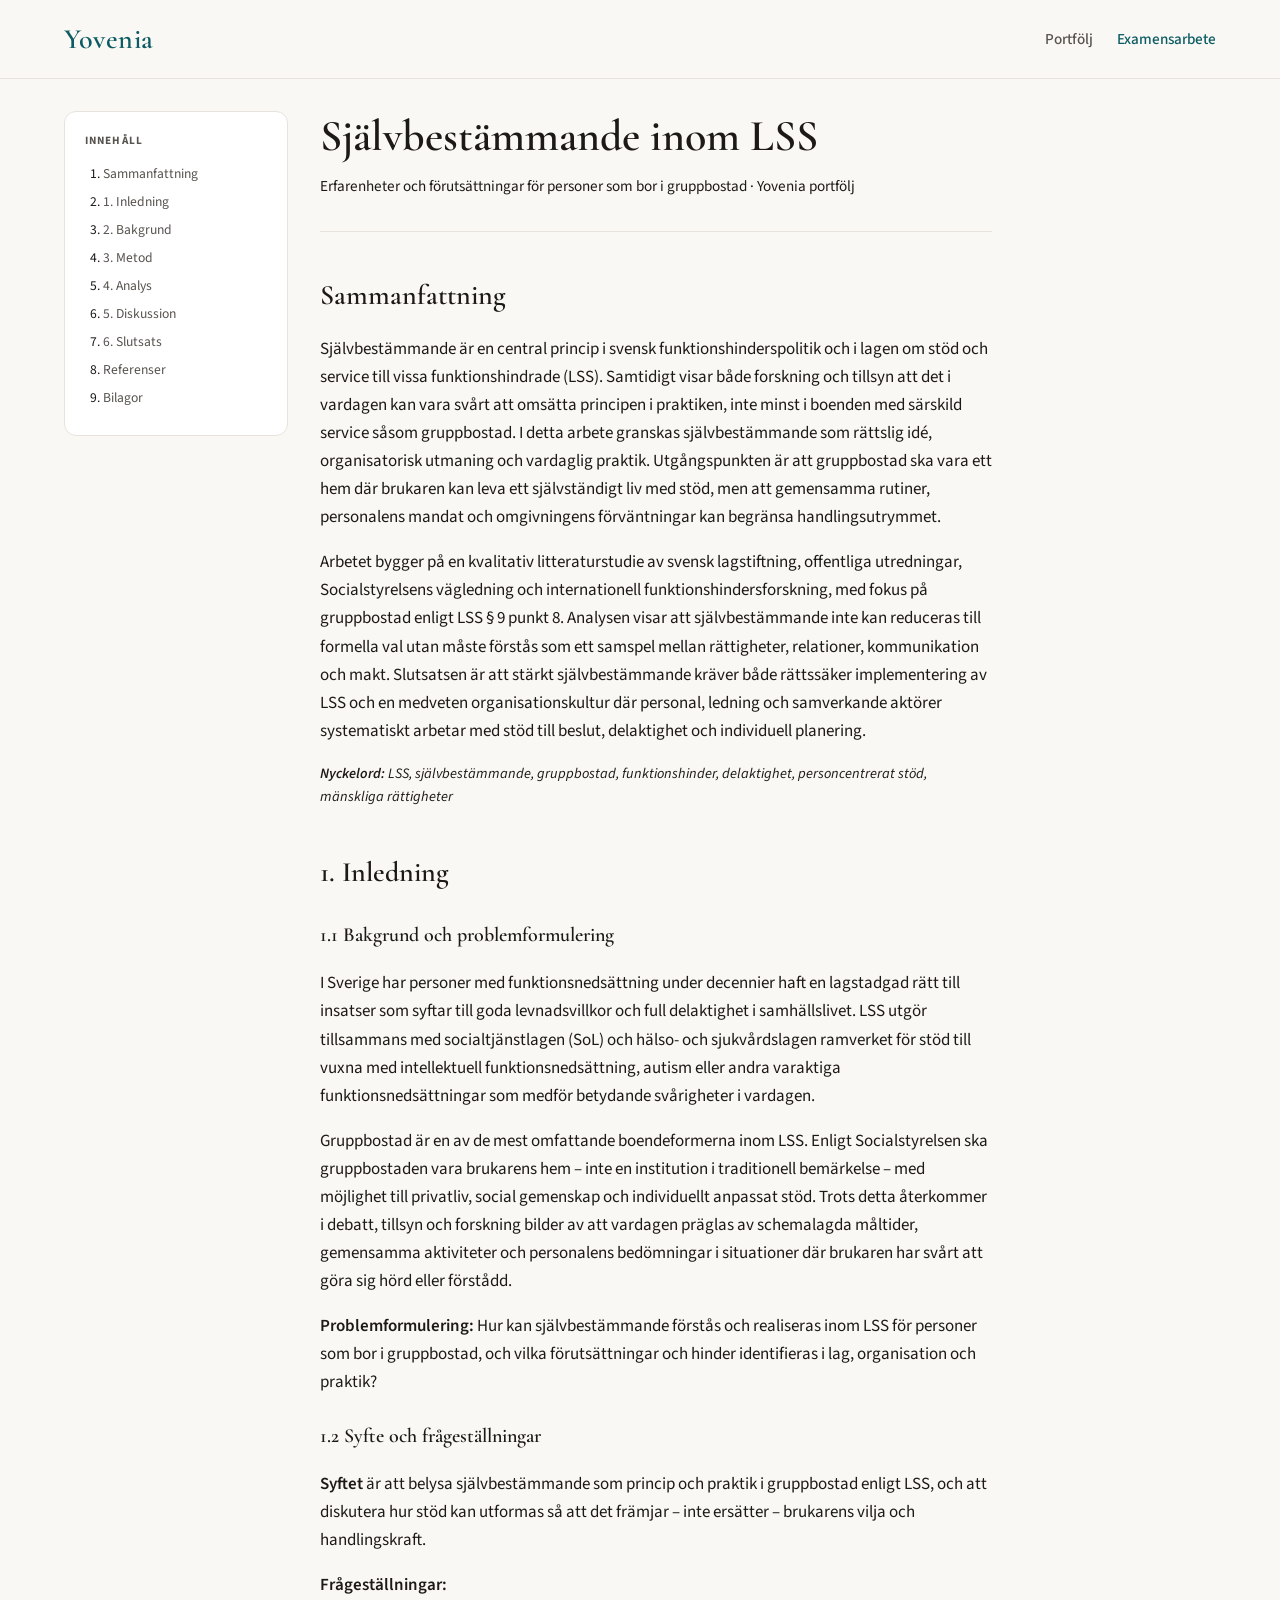
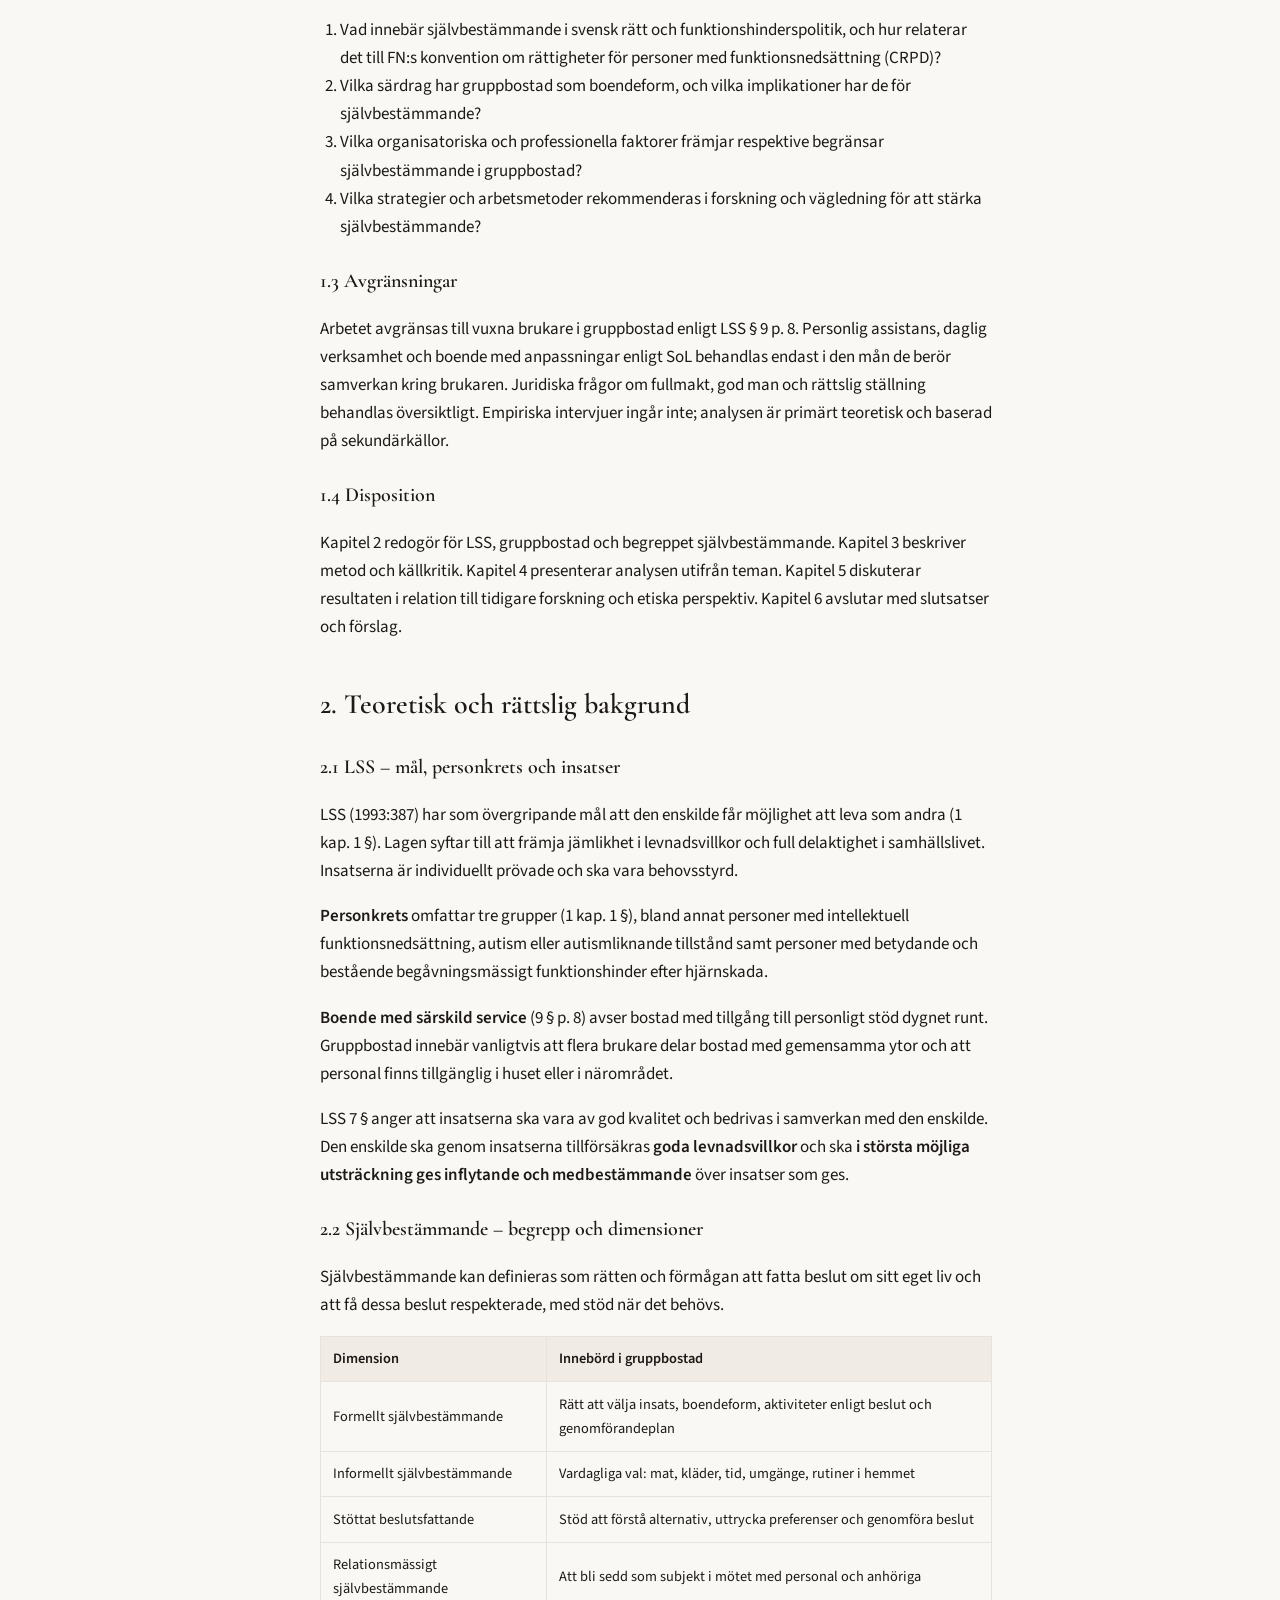
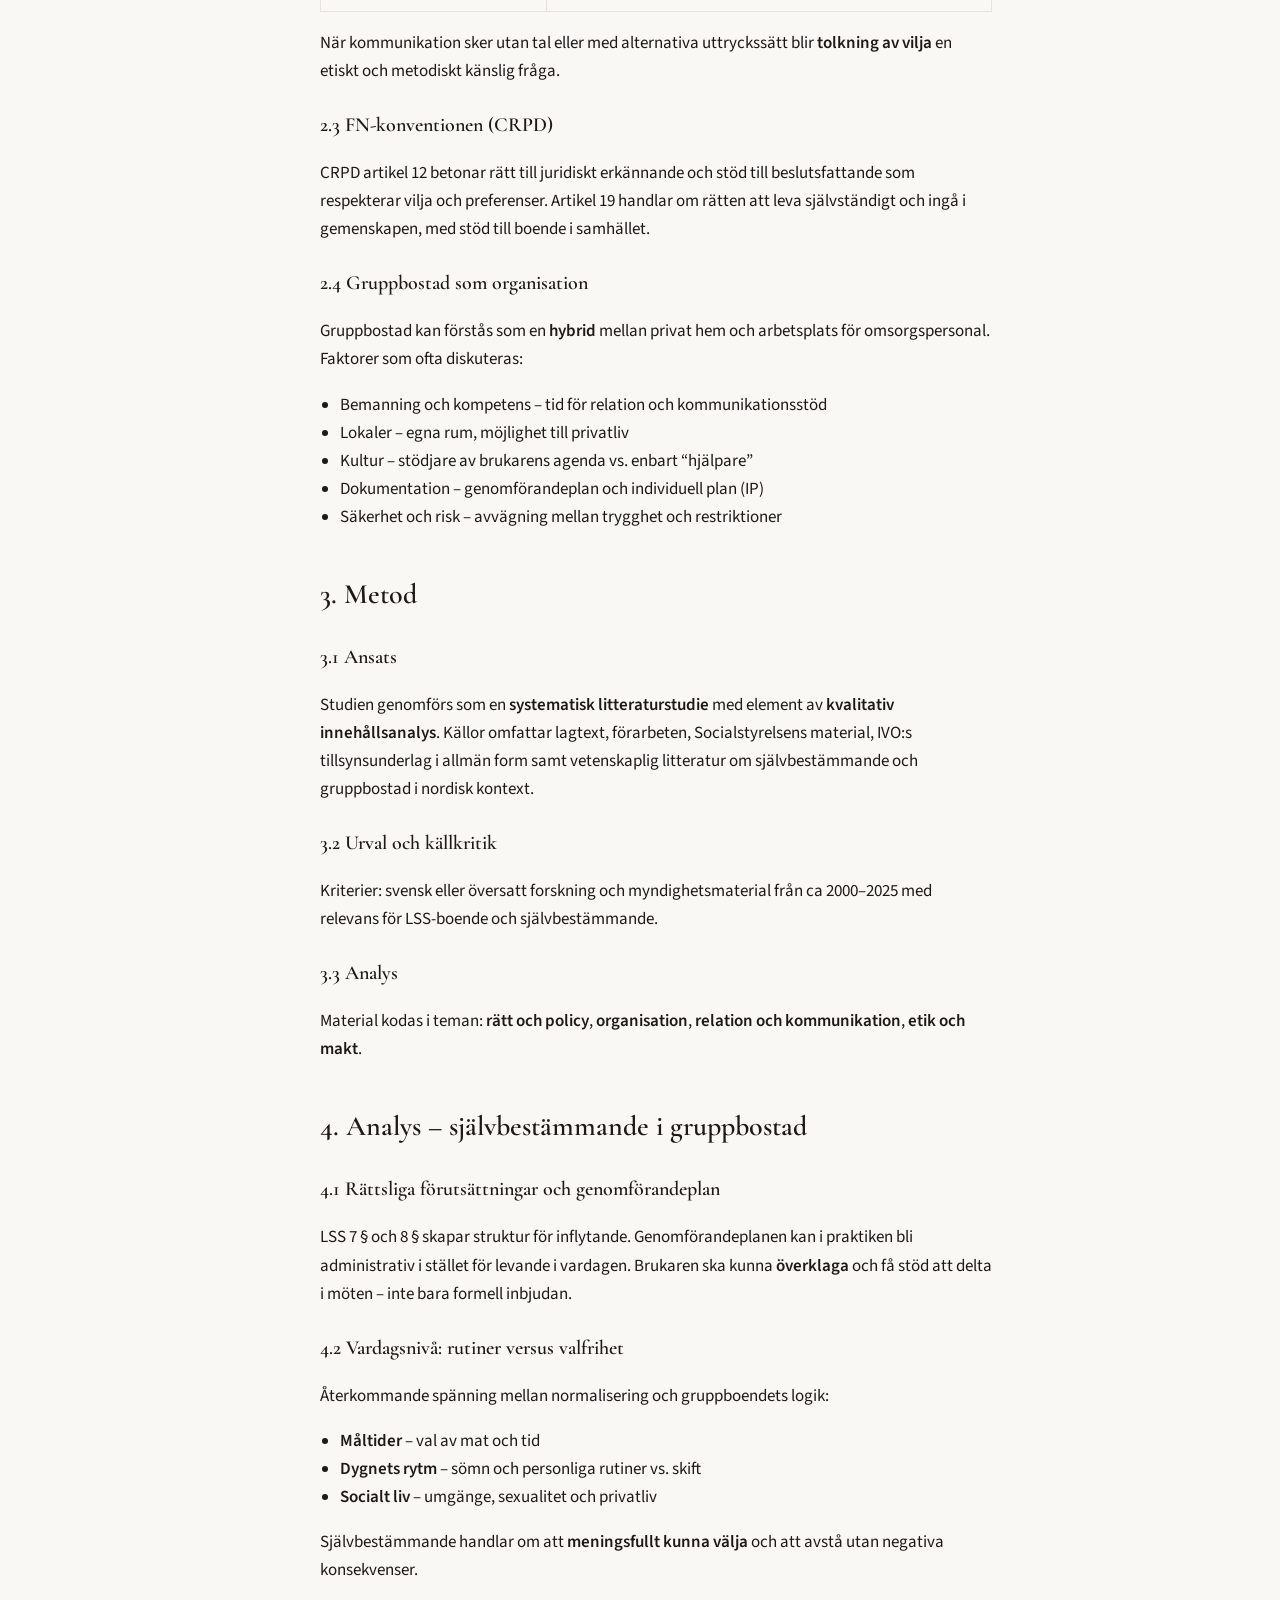
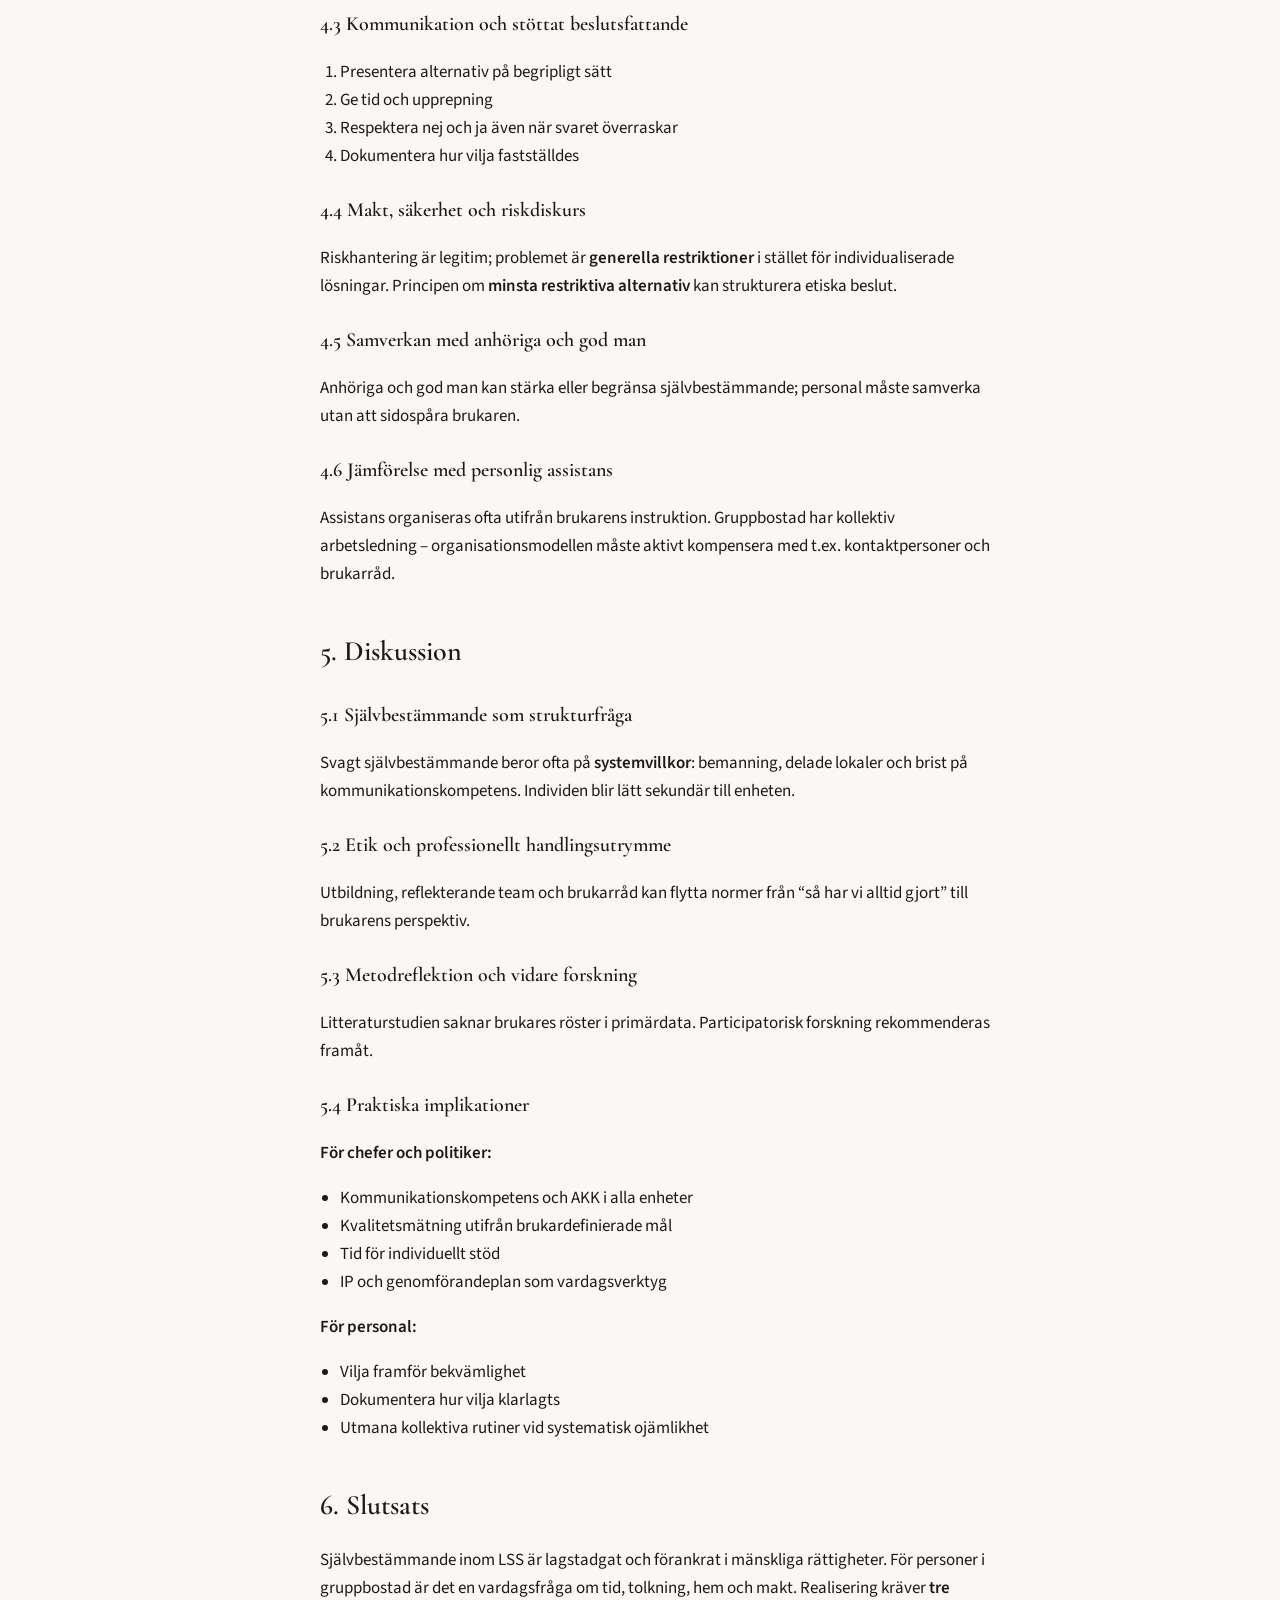
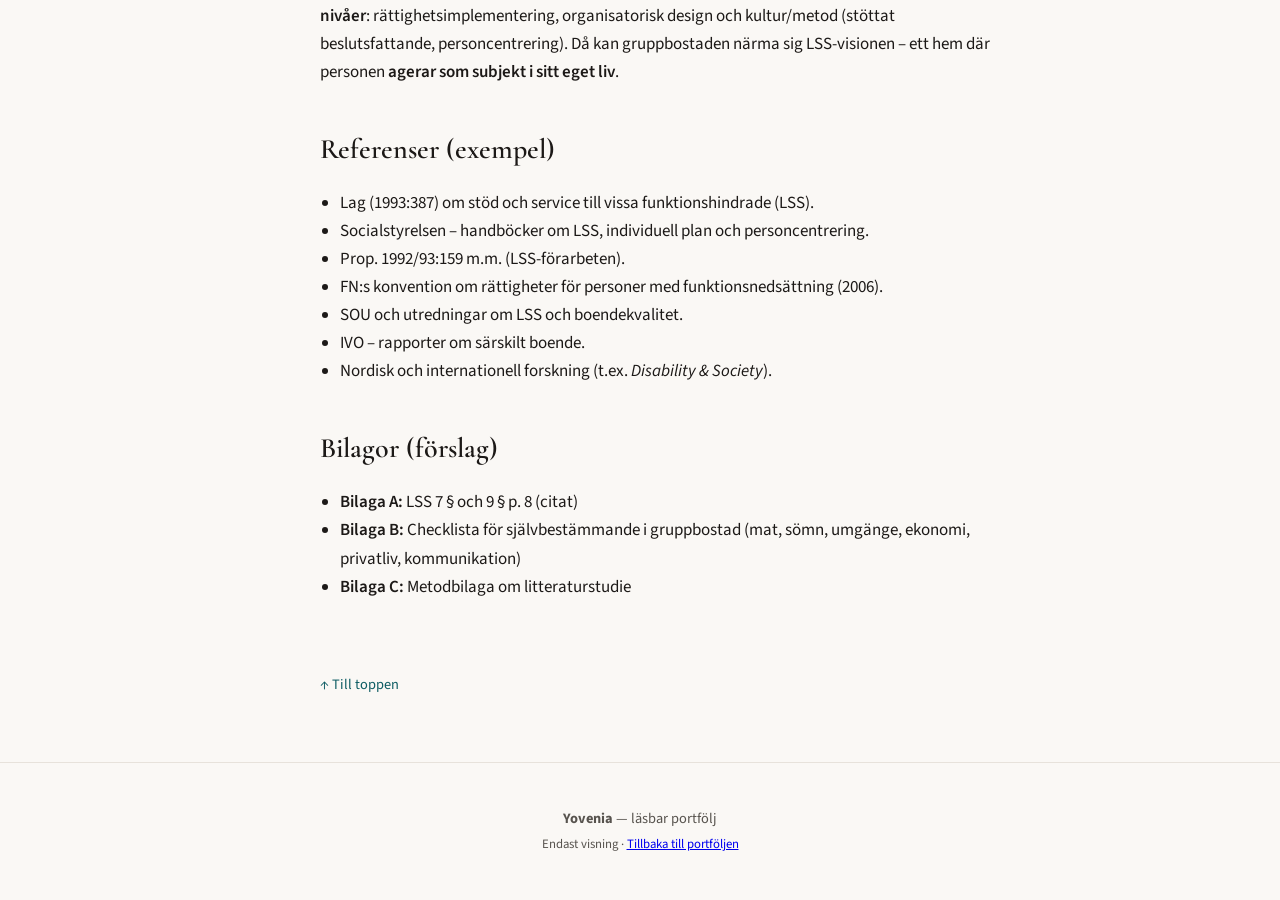
==== examensarbete.html @ 1c57c196 "Initial commit: Yovenia portfolio static site. Examensarbete on LSS self-determination with IntelliJ" ====
<!DOCTYPE html>
<html lang="sv">
<head>
  <meta charset="UTF-8" />
  <meta name="viewport" content="width=device-width, initial-scale=1" />
  <meta name="description" content="Examensarbete: Självbestämmande inom LSS — Yovenia portfölj." />
  <title>Självbestämmande inom LSS — Yovenia</title>
  <link rel="preconnect" href="https://fonts.googleapis.com" />
  <link rel="preconnect" href="https://fonts.gstatic.com" crossorigin />
  <link href="https://fonts.googleapis.com/css2?family=Cormorant+Garamond:ital,wght@0,500;0,600;1,500&family=Source+Sans+3:wght@400;500;600&display=swap" rel="stylesheet" />
  <link rel="stylesheet" href="css/style.css" />
</head>
<body>
  <header class="site-header">
    <div class="wrap header-inner">
      <a href="index.html" class="logo">Yovenia</a>
      <nav class="nav" aria-label="Huvudnavigation">
        <a href="index.html" class="nav-link">Portfölj</a>
        <a href="examensarbete.html" class="nav-link nav-link--active">Examensarbete</a>
      </nav>
    </div>
  </header>

  <main class="wrap article-layout">
    <aside class="toc" aria-label="Innehållsförteckning">
      <h2>Innehåll</h2>
      <ol>
        <li><a href="#sammanfattning">Sammanfattning</a></li>
        <li><a href="#kap1">1. Inledning</a></li>
        <li><a href="#kap2">2. Bakgrund</a></li>
        <li><a href="#kap3">3. Metod</a></li>
        <li><a href="#kap4">4. Analys</a></li>
        <li><a href="#kap5">5. Diskussion</a></li>
        <li><a href="#kap6">6. Slutsats</a></li>
        <li><a href="#referenser">Referenser</a></li>
        <li><a href="#bilagor">Bilagor</a></li>
      </ol>
    </aside>

    <article class="article">
      <header class="article-header" id="top">
        <h1>Självbestämmande inom LSS</h1>
        <p class="article-meta">
          Erfarenheter och förutsättningar för personer som bor i gruppbostad ·
          Yovenia portfölj
        </p>
      </header>

      <section id="sammanfattning">
        <h2>Sammanfattning</h2>
        <p>
          Självbestämmande är en central princip i svensk funktionshinderspolitik och i
          lagen om stöd och service till vissa funktionshindrade (LSS). Samtidigt visar
          både forskning och tillsyn att det i vardagen kan vara svårt att omsätta
          principen i praktiken, inte minst i boenden med särskild service såsom
          gruppbostad. I detta arbete granskas självbestämmande som rättslig idé,
          organisatorisk utmaning och vardaglig praktik. Utgångspunkten är att
          gruppbostad ska vara ett hem där brukaren kan leva ett självständigt liv med
          stöd, men att gemensamma rutiner, personalens mandat och omgivningens
          förväntningar kan begränsa handlingsutrymmet.
        </p>
        <p>
          Arbetet bygger på en kvalitativ litteraturstudie av svensk lagstiftning,
          offentliga utredningar, Socialstyrelsens vägledning och internationell
          funktionshindersforskning, med fokus på gruppbostad enligt LSS § 9 punkt 8.
          Analysen visar att självbestämmande inte kan reduceras till formella val utan
          måste förstås som ett samspel mellan rättigheter, relationer, kommunikation
          och makt. Slutsatsen är att stärkt självbestämmande kräver både rättssäker
          implementering av LSS och en medveten organisationskultur där personal,
          ledning och samverkande aktörer systematiskt arbetar med stöd till beslut,
          delaktighet och individuell planering.
        </p>
        <p class="keywords">
          <strong>Nyckelord:</strong> LSS, självbestämmande, gruppbostad, funktionshinder,
          delaktighet, personcentrerat stöd, mänskliga rättigheter
        </p>
      </section>

      <section id="kap1">
        <h2>1. Inledning</h2>

        <h3 id="kap1-1">1.1 Bakgrund och problemformulering</h3>
        <p>
          I Sverige har personer med funktionsnedsättning under decennier haft en
          lagstadgad rätt till insatser som syftar till goda levnadsvillkor och full
          delaktighet i samhällslivet. LSS utgör tillsammans med socialtjänstlagen (SoL)
          och hälso- och sjukvårdslagen ramverket för stöd till vuxna med intellektuell
          funktionsnedsättning, autism eller andra varaktiga funktionsnedsättningar som
          medför betydande svårigheter i vardagen.
        </p>
        <p>
          Gruppbostad är en av de mest omfattande boendeformerna inom LSS. Enligt
          Socialstyrelsen ska gruppbostaden vara brukarens hem – inte en institution i
          traditionell bemärkelse – med möjlighet till privatliv, social gemenskap och
          individuellt anpassat stöd. Trots detta återkommer i debatt, tillsyn och
          forskning bilder av att vardagen präglas av schemalagda måltider, gemensamma
          aktiviteter och personalens bedömningar i situationer där brukaren har svårt
          att göra sig hörd eller förstådd.
        </p>
        <p>
          <strong>Problemformulering:</strong> Hur kan självbestämmande förstås och
          realiseras inom LSS för personer som bor i gruppbostad, och vilka
          förutsättningar och hinder identifieras i lag, organisation och praktik?
        </p>

        <h3 id="kap1-2">1.2 Syfte och frågeställningar</h3>
        <p>
          <strong>Syftet</strong> är att belysa självbestämmande som princip och praktik i
          gruppbostad enligt LSS, och att diskutera hur stöd kan utformas så att det
          främjar – inte ersätter – brukarens vilja och handlingskraft.
        </p>
        <p><strong>Frågeställningar:</strong></p>
        <ol>
          <li>
            Vad innebär självbestämmande i svensk rätt och funktionshinderspolitik, och
            hur relaterar det till FN:s konvention om rättigheter för personer med
            funktionsnedsättning (CRPD)?
          </li>
          <li>
            Vilka särdrag har gruppbostad som boendeform, och vilka implikationer har de
            för självbestämmande?
          </li>
          <li>
            Vilka organisatoriska och professionella faktorer främjar respektive begränsar
            självbestämmande i gruppbostad?
          </li>
          <li>
            Vilka strategier och arbetsmetoder rekommenderas i forskning och vägledning för
            att stärka självbestämmande?
          </li>
        </ol>

        <h3 id="kap1-3">1.3 Avgränsningar</h3>
        <p>
          Arbetet avgränsas till vuxna brukare i gruppbostad enligt LSS § 9 p. 8. Personlig
          assistans, daglig verksamhet och boende med anpassningar enligt SoL behandlas
          endast i den mån de berör samverkan kring brukaren. Juridiska frågor om
          fullmakt, god man och rättslig ställning behandlas översiktligt. Empiriska
          intervjuer ingår inte; analysen är primärt teoretisk och baserad på
          sekundärkällor.
        </p>

        <h3 id="kap1-4">1.4 Disposition</h3>
        <p>
          Kapitel 2 redogör för LSS, gruppbostad och begreppet självbestämmande. Kapitel 3
          beskriver metod och källkritik. Kapitel 4 presenterar analysen utifrån teman.
          Kapitel 5 diskuterar resultaten i relation till tidigare forskning och etiska
          perspektiv. Kapitel 6 avslutar med slutsatser och förslag.
        </p>
      </section>

      <section id="kap2">
        <h2>2. Teoretisk och rättslig bakgrund</h2>

        <h3>2.1 LSS – mål, personkrets och insatser</h3>
        <p>
          LSS (1993:387) har som övergripande mål att den enskilde får möjlighet att leva
          som andra (1 kap. 1 §). Lagen syftar till att främja jämlikhet i levnadsvillkor
          och full delaktighet i samhällslivet. Insatserna är individuellt prövade och ska
          vara behovsstyrd.
        </p>
        <p>
          <strong>Personkrets</strong> omfattar tre grupper (1 kap. 1 §), bland annat
          personer med intellektuell funktionsnedsättning, autism eller
          autismliknande tillstånd samt personer med betydande och bestående
          begåvningsmässigt funktionshinder efter hjärnskada.
        </p>
        <p>
          <strong>Boende med särskild service</strong> (9 § p. 8) avser bostad med
          tillgång till personligt stöd dygnet runt. Gruppbostad innebär vanligtvis att
          flera brukare delar bostad med gemensamma ytor och att personal finns
          tillgänglig i huset eller i närområdet.
        </p>
        <p>
          LSS 7 § anger att insatserna ska vara av god kvalitet och bedrivas i samverkan
          med den enskilde. Den enskilde ska genom insatserna tillförsäkras
          <strong>goda levnadsvillkor</strong> och ska
          <strong>i största möjliga utsträckning ges inflytande och medbestämmande</strong>
          över insatser som ges.
        </p>

        <h3>2.2 Självbestämmande – begrepp och dimensioner</h3>
        <p>
          Självbestämmande kan definieras som rätten och förmågan att fatta beslut om
          sitt eget liv och att få dessa beslut respekterade, med stöd när det behövs.
        </p>
        <div class="table-wrap">
          <table>
            <thead>
              <tr>
                <th>Dimension</th>
                <th>Innebörd i gruppbostad</th>
              </tr>
            </thead>
            <tbody>
              <tr>
                <td>Formellt självbestämmande</td>
                <td>Rätt att välja insats, boendeform, aktiviteter enligt beslut och genomförandeplan</td>
              </tr>
              <tr>
                <td>Informellt självbestämmande</td>
                <td>Vardagliga val: mat, kläder, tid, umgänge, rutiner i hemmet</td>
              </tr>
              <tr>
                <td>Stöttat beslutsfattande</td>
                <td>Stöd att förstå alternativ, uttrycka preferenser och genomföra beslut</td>
              </tr>
              <tr>
                <td>Relationsmässigt självbestämmande</td>
                <td>Att bli sedd som subjekt i mötet med personal och anhöriga</td>
              </tr>
            </tbody>
          </table>
        </div>
        <p>
          När kommunikation sker utan tal eller med alternativa uttryckssätt blir
          <strong>tolkning av vilja</strong> en etiskt och metodiskt känslig fråga.
        </p>

        <h3>2.3 FN-konventionen (CRPD)</h3>
        <p>
          CRPD artikel 12 betonar rätt till juridiskt erkännande och stöd till
          beslutsfattande som respekterar vilja och preferenser. Artikel 19 handlar om
          rätten att leva självständigt och ingå i gemenskapen, med stöd till boende i
          samhället.
        </p>

        <h3>2.4 Gruppbostad som organisation</h3>
        <p>
          Gruppbostad kan förstås som en <strong>hybrid</strong> mellan privat hem och
          arbetsplats för omsorgspersonal. Faktorer som ofta diskuteras:
        </p>
        <ul>
          <li>Bemanning och kompetens – tid för relation och kommunikationsstöd</li>
          <li>Lokaler – egna rum, möjlighet till privatliv</li>
          <li>Kultur – stödjare av brukarens agenda vs. enbart “hjälpare”</li>
          <li>Dokumentation – genomförandeplan och individuell plan (IP)</li>
          <li>Säkerhet och risk – avvägning mellan trygghet och restriktioner</li>
        </ul>
      </section>

      <section id="kap3">
        <h2>3. Metod</h2>
        <h3>3.1 Ansats</h3>
        <p>
          Studien genomförs som en <strong>systematisk litteraturstudie</strong> med
          element av <strong>kvalitativ innehållsanalys</strong>. Källor omfattar lagtext,
          förarbeten, Socialstyrelsens material, IVO:s tillsynsunderlag i allmän form samt
          vetenskaplig litteratur om självbestämmande och gruppbostad i nordisk kontext.
        </p>
        <h3>3.2 Urval och källkritik</h3>
        <p>
          Kriterier: svensk eller översatt forskning och myndighetsmaterial från ca
          2000–2025 med relevans för LSS-boende och självbestämmande.
        </p>
        <h3>3.3 Analys</h3>
        <p>
          Material kodas i teman: <strong>rätt och policy</strong>,
          <strong>organisation</strong>, <strong>relation och kommunikation</strong>,
          <strong>etik och makt</strong>.
        </p>
      </section>

      <section id="kap4">
        <h2>4. Analys – självbestämmande i gruppbostad</h2>

        <h3>4.1 Rättsliga förutsättningar och genomförandeplan</h3>
        <p>
          LSS 7 § och 8 § skapar struktur för inflytande. Genomförandeplanen kan i
          praktiken bli administrativ i stället för levande i vardagen. Brukaren ska kunna
          <strong>överklaga</strong> och få stöd att delta i möten – inte bara formell
          inbjudan.
        </p>

        <h3>4.2 Vardagsnivå: rutiner versus valfrihet</h3>
        <p>Återkommande spänning mellan normalisering och gruppboendets logik:</p>
        <ul>
          <li><strong>Måltider</strong> – val av mat och tid</li>
          <li><strong>Dygnets rytm</strong> – sömn och personliga rutiner vs. skift</li>
          <li><strong>Socialt liv</strong> – umgänge, sexualitet och privatliv</li>
        </ul>
        <p>
          Självbestämmande handlar om att <strong>meningsfullt kunna välja</strong> och att
          avstå utan negativa konsekvenser.
        </p>

        <h3>4.3 Kommunikation och stöttat beslutsfattande</h3>
        <ol>
          <li>Presentera alternativ på begripligt sätt</li>
          <li>Ge tid och upprepning</li>
          <li>Respektera nej och ja även när svaret överraskar</li>
          <li>Dokumentera hur vilja fastställdes</li>
        </ol>

        <h3>4.4 Makt, säkerhet och riskdiskurs</h3>
        <p>
          Riskhantering är legitim; problemet är <strong>generella restriktioner</strong> i
          stället för individualiserade lösningar. Principen om
          <strong>minsta restriktiva alternativ</strong> kan strukturera etiska beslut.
        </p>

        <h3>4.5 Samverkan med anhöriga och god man</h3>
        <p>
          Anhöriga och god man kan stärka eller begränsa självbestämmande; personal måste
          samverka utan att sidospåra brukaren.
        </p>

        <h3>4.6 Jämförelse med personlig assistans</h3>
        <p>
          Assistans organiseras ofta utifrån brukarens instruktion. Gruppbostad har
          kollektiv arbetsledning – organisationsmodellen måste aktivt kompensera med t.ex.
          kontaktpersoner och brukarråd.
        </p>
      </section>

      <section id="kap5">
        <h2>5. Diskussion</h2>
        <h3>5.1 Självbestämmande som strukturfråga</h3>
        <p>
          Svagt självbestämmande beror ofta på <strong>systemvillkor</strong>: bemanning,
          delade lokaler och brist på kommunikationskompetens. Individen blir lätt
          sekundär till enheten.
        </p>
        <h3>5.2 Etik och professionellt handlingsutrymme</h3>
        <p>
          Utbildning, reflekterande team och brukarråd kan flytta normer från “så har vi
          alltid gjort” till brukarens perspektiv.
        </p>
        <h3>5.3 Metodreflektion och vidare forskning</h3>
        <p>
          Litteraturstudien saknar brukares röster i primärdata. Participatorisk forskning
          rekommenderas framåt.
        </p>
        <h3>5.4 Praktiska implikationer</h3>
        <p><strong>För chefer och politiker:</strong></p>
        <ul>
          <li>Kommunikationskompetens och AKK i alla enheter</li>
          <li>Kvalitetsmätning utifrån brukardefinierade mål</li>
          <li>Tid för individuellt stöd</li>
          <li>IP och genomförandeplan som vardagsverktyg</li>
        </ul>
        <p><strong>För personal:</strong></p>
        <ul>
          <li>Vilja framför bekvämlighet</li>
          <li>Dokumentera hur vilja klarlagts</li>
          <li>Utmana kollektiva rutiner vid systematisk ojämlikhet</li>
        </ul>
      </section>

      <section id="kap6">
        <h2>6. Slutsats</h2>
        <p>
          Självbestämmande inom LSS är lagstadgat och förankrat i mänskliga rättigheter.
          För personer i gruppbostad är det en vardagsfråga om tid, tolkning, hem och
          makt. Realisering kräver <strong>tre nivåer</strong>: rättighetsimplementering,
          organisatorisk design och kultur/metod (stöttat beslutsfattande,
          personcentrering). Då kan gruppbostaden närma sig LSS-visionen – ett hem där
          personen <strong>agerar som subjekt i sitt eget liv</strong>.
        </p>
      </section>

      <section id="referenser">
        <h2>Referenser (exempel)</h2>
        <ul>
          <li>Lag (1993:387) om stöd och service till vissa funktionshindrade (LSS).</li>
          <li>Socialstyrelsen – handböcker om LSS, individuell plan och personcentrering.</li>
          <li>Prop. 1992/93:159 m.m. (LSS-förarbeten).</li>
          <li>FN:s konvention om rättigheter för personer med funktionsnedsättning (2006).</li>
          <li>SOU och utredningar om LSS och boendekvalitet.</li>
          <li>IVO – rapporter om särskilt boende.</li>
          <li>Nordisk och internationell forskning (t.ex. <em>Disability &amp; Society</em>).</li>
        </ul>
      </section>

      <section id="bilagor">
        <h2>Bilagor (förslag)</h2>
        <ul>
          <li><strong>Bilaga A:</strong> LSS 7 § och 9 § p. 8 (citat)</li>
          <li>
            <strong>Bilaga B:</strong> Checklista för självbestämmande i gruppbostad (mat,
            sömn, umgänge, ekonomi, privatliv, kommunikation)
          </li>
          <li><strong>Bilaga C:</strong> Metodbilaga om litteraturstudie</li>
        </ul>
      </section>

      <a href="#top" class="back-top">↑ Till toppen</a>
    </article>
  </main>

  <footer class="site-footer">
    <div class="wrap">
      <p><strong>Yovenia</strong> — läsbar portfölj</p>
      <p class="footer-note">Endast visning · <a href="index.html">Tillbaka till portföljen</a></p>
    </div>
  </footer>
</body>
</html>
---- css/style.css ----
:root {
  --bg: #faf8f5;
  --bg-muted: #f0ebe4;
  --surface: #ffffff;
  --text: #1c1917;
  --text-muted: #57534e;
  --accent: #0d5c63;
  --accent-soft: #e8f4f3;
  --border: #e7e2db;
  --serif: "Cormorant Garamond", Georgia, serif;
  --sans: "Source Sans 3", system-ui, sans-serif;
  --max: 42rem;
  --wide: 72rem;
  --radius: 12px;
  --shadow: 0 4px 24px rgba(28, 25, 23, 0.06);
}

*,
*::before,
*::after {
  box-sizing: border-box;
}

html {
  scroll-behavior: smooth;
}

body {
  margin: 0;
  font-family: var(--sans);
  font-size: 1.0625rem;
  line-height: 1.65;
  color: var(--text);
  background: var(--bg);
}

.wrap {
  width: min(100% - 2rem, var(--wide));
  margin-inline: auto;
}

/* Header */
.site-header {
  position: sticky;
  top: 0;
  z-index: 10;
  background: rgba(250, 248, 245, 0.92);
  backdrop-filter: blur(10px);
  border-bottom: 1px solid var(--border);
}

.header-inner {
  display: flex;
  align-items: center;
  justify-content: space-between;
  padding: 1rem 0;
}

.logo {
  font-family: var(--serif);
  font-size: 1.75rem;
  font-weight: 600;
  color: var(--accent);
  text-decoration: none;
  letter-spacing: 0.02em;
}

.nav {
  display: flex;
  gap: 1.5rem;
}

.nav-link {
  color: var(--text-muted);
  text-decoration: none;
  font-weight: 500;
  font-size: 0.95rem;
}

.nav-link:hover,
.nav-link--active {
  color: var(--accent);
}

/* Hero */
.hero {
  padding: 4rem 0 5rem;
  background: linear-gradient(165deg, var(--accent-soft) 0%, var(--bg) 55%);
}

.hero-grid {
  display: grid;
  gap: 2.5rem;
  align-items: center;
}

@media (min-width: 768px) {
  .hero-grid {
    grid-template-columns: 1.2fr 0.8fr;
  }
}

.eyebrow {
  text-transform: uppercase;
  letter-spacing: 0.12em;
  font-size: 0.75rem;
  font-weight: 600;
  color: var(--accent);
  margin: 0 0 0.5rem;
}

.hero h1 {
  font-family: var(--serif);
  font-size: clamp(2.75rem, 6vw, 4rem);
  font-weight: 600;
  line-height: 1.1;
  margin: 0 0 1rem;
  color: var(--text);
}

.lead {
  font-size: 1.15rem;
  color: var(--text-muted);
  max-width: 36rem;
  margin: 0 0 1.75rem;
}

.hero-card {
  background: var(--surface);
  border-radius: var(--radius);
  padding: 2rem;
  box-shadow: var(--shadow);
  border: 1px solid var(--border);
}

.hero-card-label {
  font-size: 0.75rem;
  text-transform: uppercase;
  letter-spacing: 0.08em;
  color: var(--text-muted);
}

.hero-card-title {
  font-family: var(--serif);
  font-size: 1.65rem;
  margin: 0.5rem 0 0.75rem;
  font-weight: 600;
}

.hero-card p {
  margin: 0;
  color: var(--text-muted);
  font-size: 0.95rem;
}

/* Buttons */
.btn {
  display: inline-block;
  padding: 0.75rem 1.5rem;
  background: var(--accent);
  color: #fff;
  text-decoration: none;
  font-weight: 600;
  border-radius: 999px;
  font-size: 0.95rem;
  transition: transform 0.15s ease, box-shadow 0.15s ease;
}

.btn:hover {
  transform: translateY(-1px);
  box-shadow: 0 6px 20px rgba(13, 92, 99, 0.25);
}

.btn--secondary {
  background: transparent;
  color: var(--accent);
  border: 2px solid var(--accent);
}

.btn--secondary:hover {
  background: var(--accent-soft);
  box-shadow: none;
}

/* Sections */
.section {
  padding: 3.5rem 0;
}

.section--muted {
  background: var(--bg-muted);
}

.section-title {
  font-family: var(--serif);
  font-size: 2rem;
  margin: 0 0 1.25rem;
  font-weight: 600;
}

.prose {
  max-width: var(--max);
  color: var(--text-muted);
  margin: 0;
}

.card-grid {
  list-style: none;
  padding: 0;
  margin: 0;
  display: grid;
  gap: 1.25rem;
}

@media (min-width: 640px) {
  .card-grid {
    grid-template-columns: repeat(2, 1fr);
  }
}

.card {
  background: var(--surface);
  border-radius: var(--radius);
  padding: 1.5rem;
  border: 1px solid var(--border);
}

.card h3 {
  font-family: var(--serif);
  font-size: 1.35rem;
  margin: 0 0 0.5rem;
}

.card p {
  margin: 0;
  font-size: 0.95rem;
  color: var(--text-muted);
}

.center-cta {
  text-align: center;
  margin: 2.5rem 0 0;
}

/* Footer */
.site-footer {
  padding: 2.5rem 0;
  border-top: 1px solid var(--border);
  text-align: center;
  color: var(--text-muted);
  font-size: 0.9rem;
}

.site-footer p {
  margin: 0.25rem 0;
}

.footer-note {
  font-size: 0.8rem;
}

/* Article / thesis page */
.article-layout {
  display: grid;
  gap: 2rem;
  padding: 2rem 0 4rem;
}

@media (min-width: 1024px) {
  .article-layout {
    grid-template-columns: 14rem 1fr;
    align-items: start;
  }
}

.toc {
  position: sticky;
  top: 5rem;
  background: var(--surface);
  border: 1px solid var(--border);
  border-radius: var(--radius);
  padding: 1.25rem;
  font-size: 0.85rem;
}

.toc h2 {
  font-size: 0.7rem;
  text-transform: uppercase;
  letter-spacing: 0.1em;
  margin: 0 0 0.75rem;
  color: var(--text-muted);
}

.toc ol {
  margin: 0;
  padding-left: 1.1rem;
}

.toc li {
  margin-bottom: 0.35rem;
}

.toc a {
  color: var(--text-muted);
  text-decoration: none;
}

.toc a:hover {
  color: var(--accent);
}

.article {
  max-width: var(--max);
}

.article-header {
  margin-bottom: 2.5rem;
  padding-bottom: 2rem;
  border-bottom: 1px solid var(--border);
}

.article-header h1 {
  font-family: var(--serif);
  font-size: clamp(2rem, 4vw, 2.75rem);
  line-height: 1.15;
  margin: 0 0 0.75rem;
  font-weight: 600;
}

.article-meta {
  color: var(--text-muted);
  font-size: 0.95rem;
  margin: 0;
}

.article section {
  margin-bottom: 2.5rem;
}

.article h2 {
  font-family: var(--serif);
  font-size: 1.75rem;
  margin: 0 0 1rem;
  font-weight: 600;
  scroll-margin-top: 5rem;
}

.article h3 {
  font-family: var(--serif);
  font-size: 1.25rem;
  margin: 1.5rem 0 0.75rem;
  font-weight: 600;
}

.article p,
.article li {
  color: var(--text);
}

.article ul,
.article ol {
  padding-left: 1.25rem;
}

.article strong {
  font-weight: 600;
}

.keywords {
  font-size: 0.9rem;
  color: var(--text-muted);
  font-style: italic;
}

.table-wrap {
  overflow-x: auto;
  margin: 1rem 0;
}

table {
  width: 100%;
  border-collapse: collapse;
  font-size: 0.9rem;
}

th,
td {
  border: 1px solid var(--border);
  padding: 0.65rem 0.75rem;
  text-align: left;
}

th {
  background: var(--bg-muted);
  font-weight: 600;
}

.back-top {
  display: inline-block;
  margin-top: 2rem;
  font-size: 0.9rem;
  color: var(--accent);
  text-decoration: none;
}

.back-top:hover {
  text-decoration: underline;
}

@media (max-width: 1023px) {
  .toc {
    position: static;
  }
}
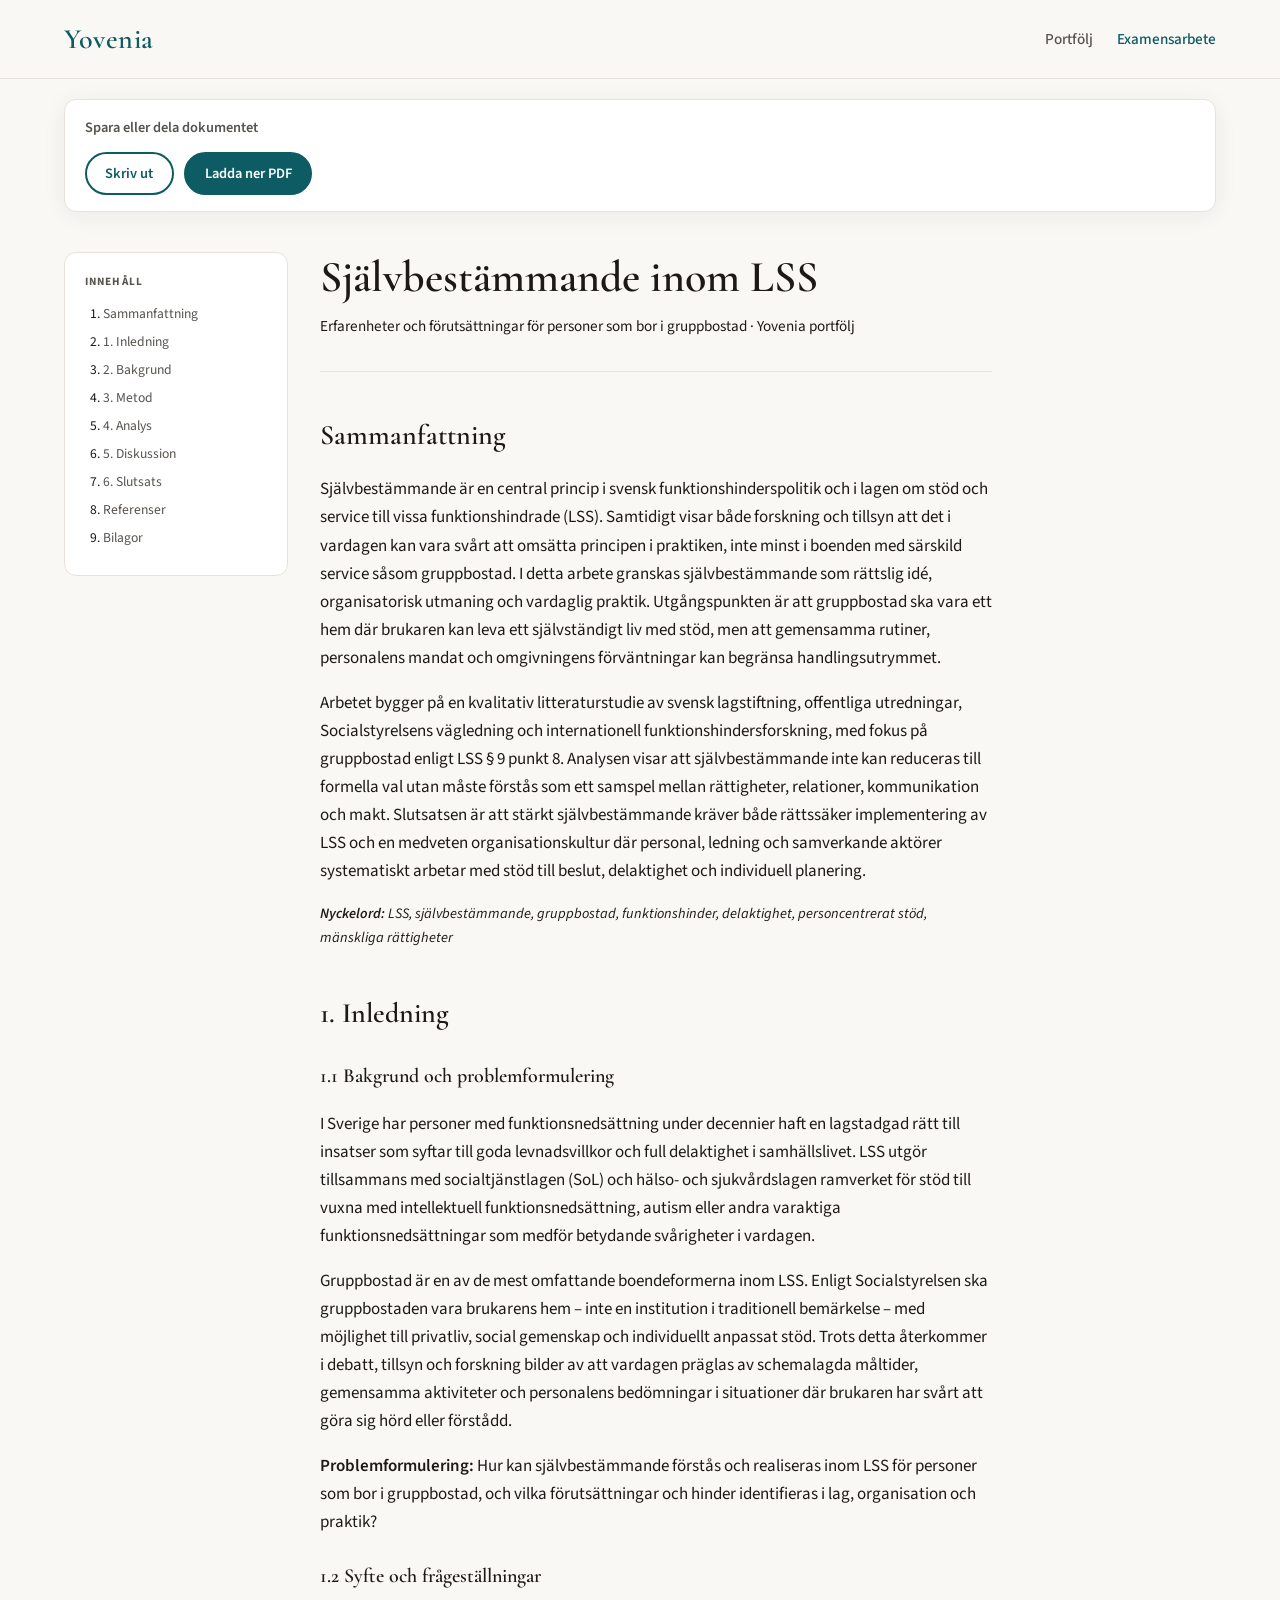
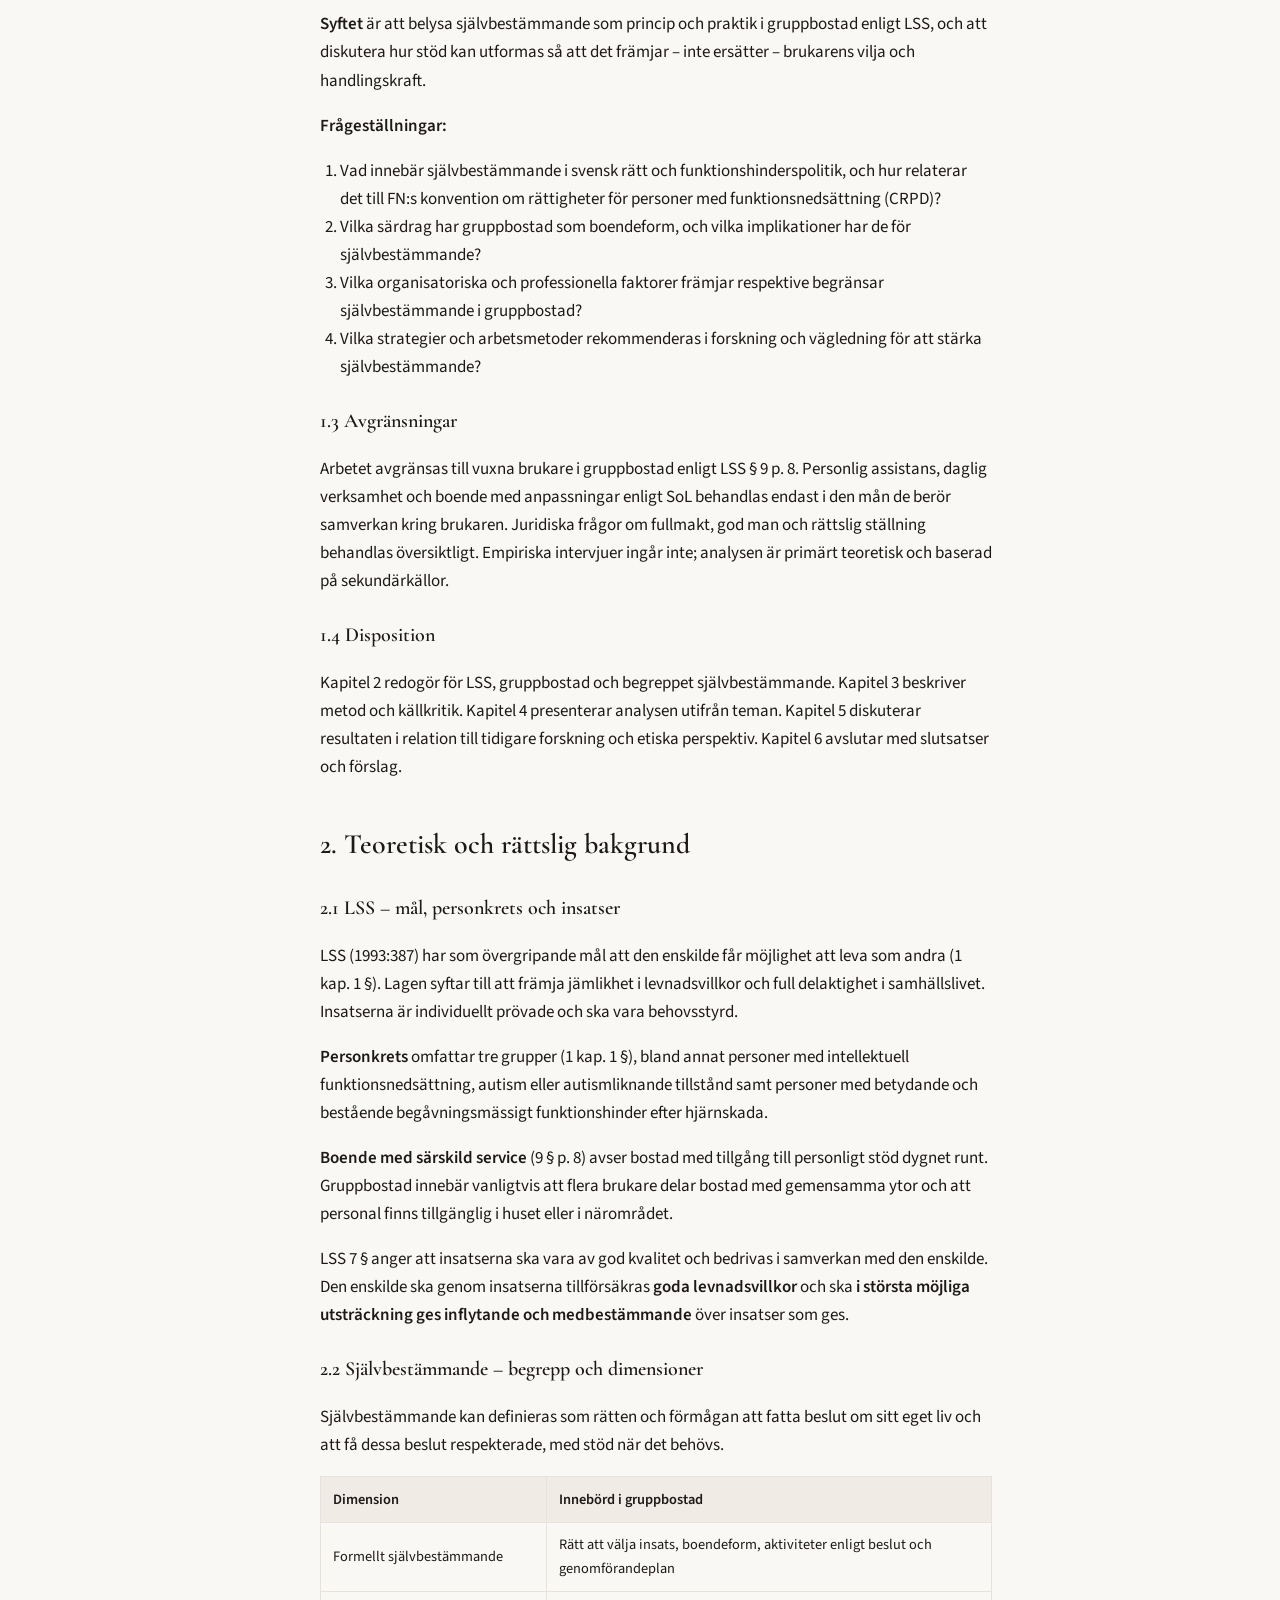
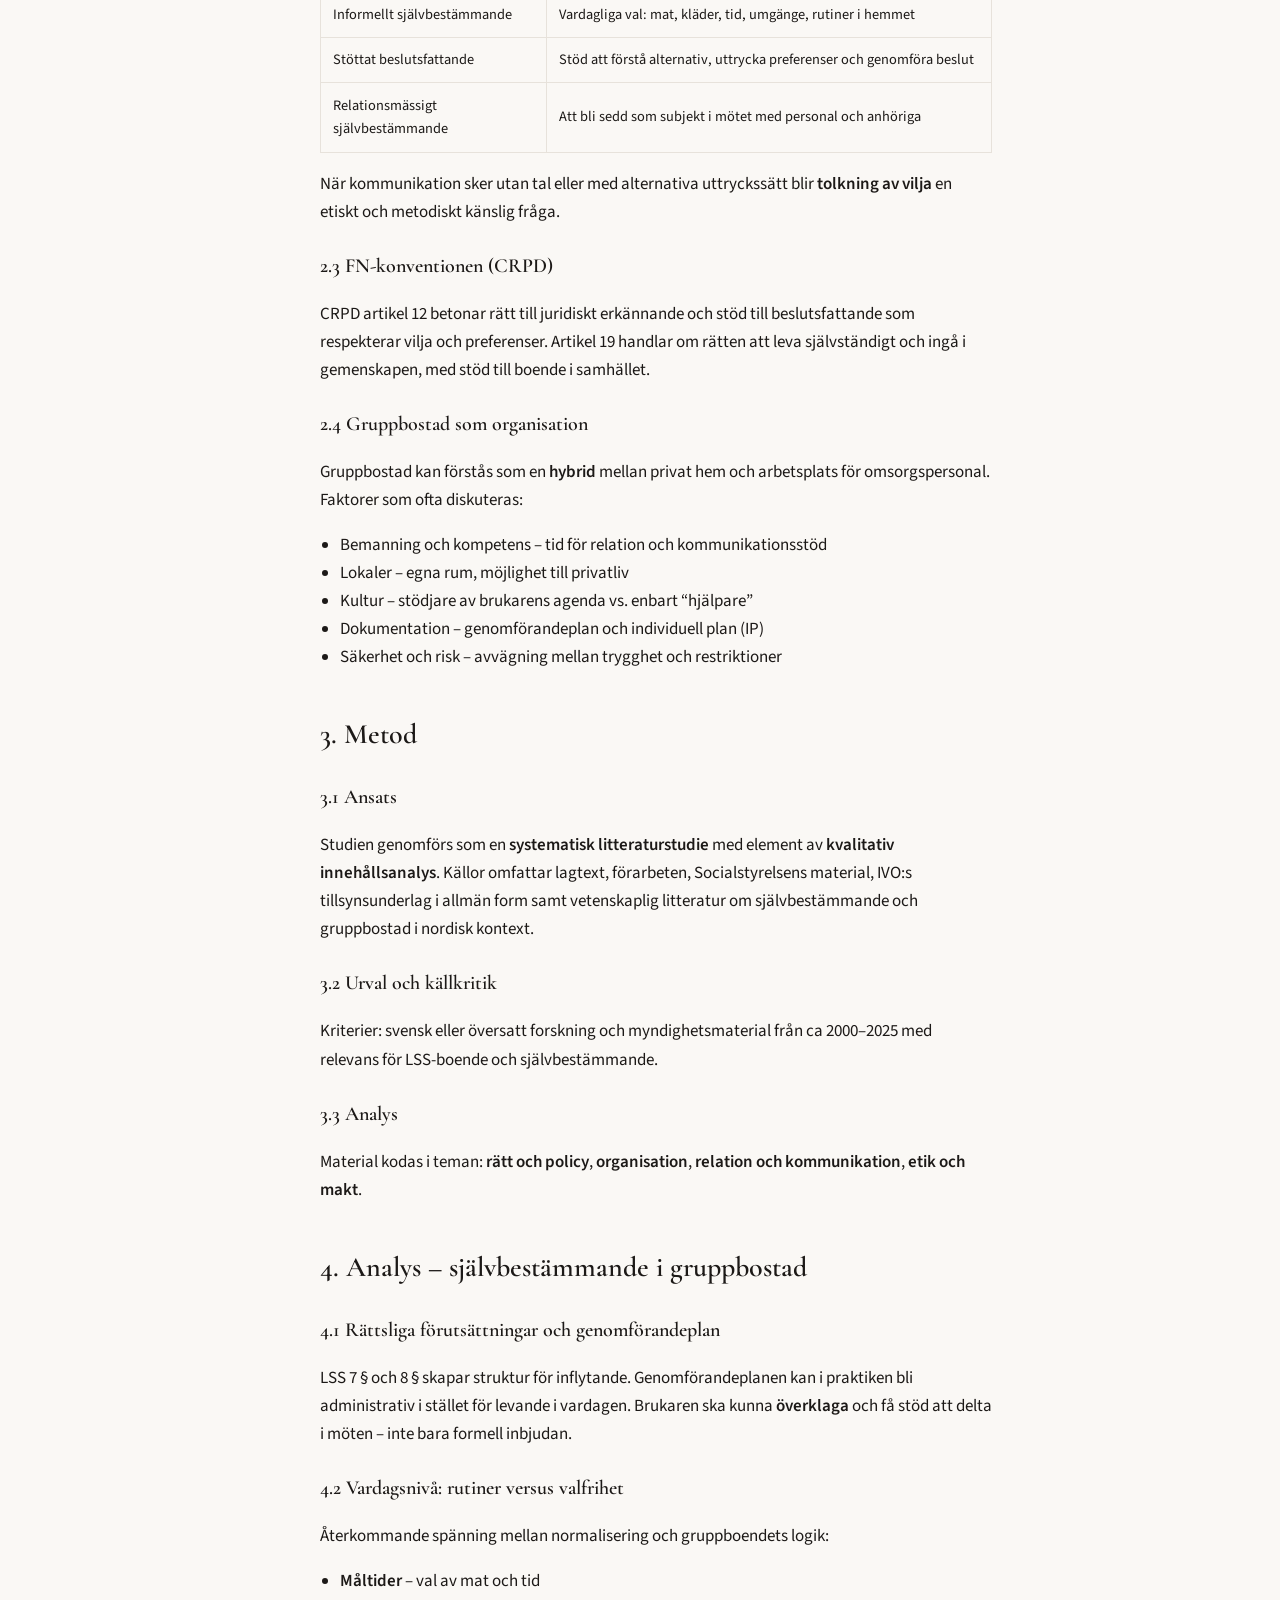
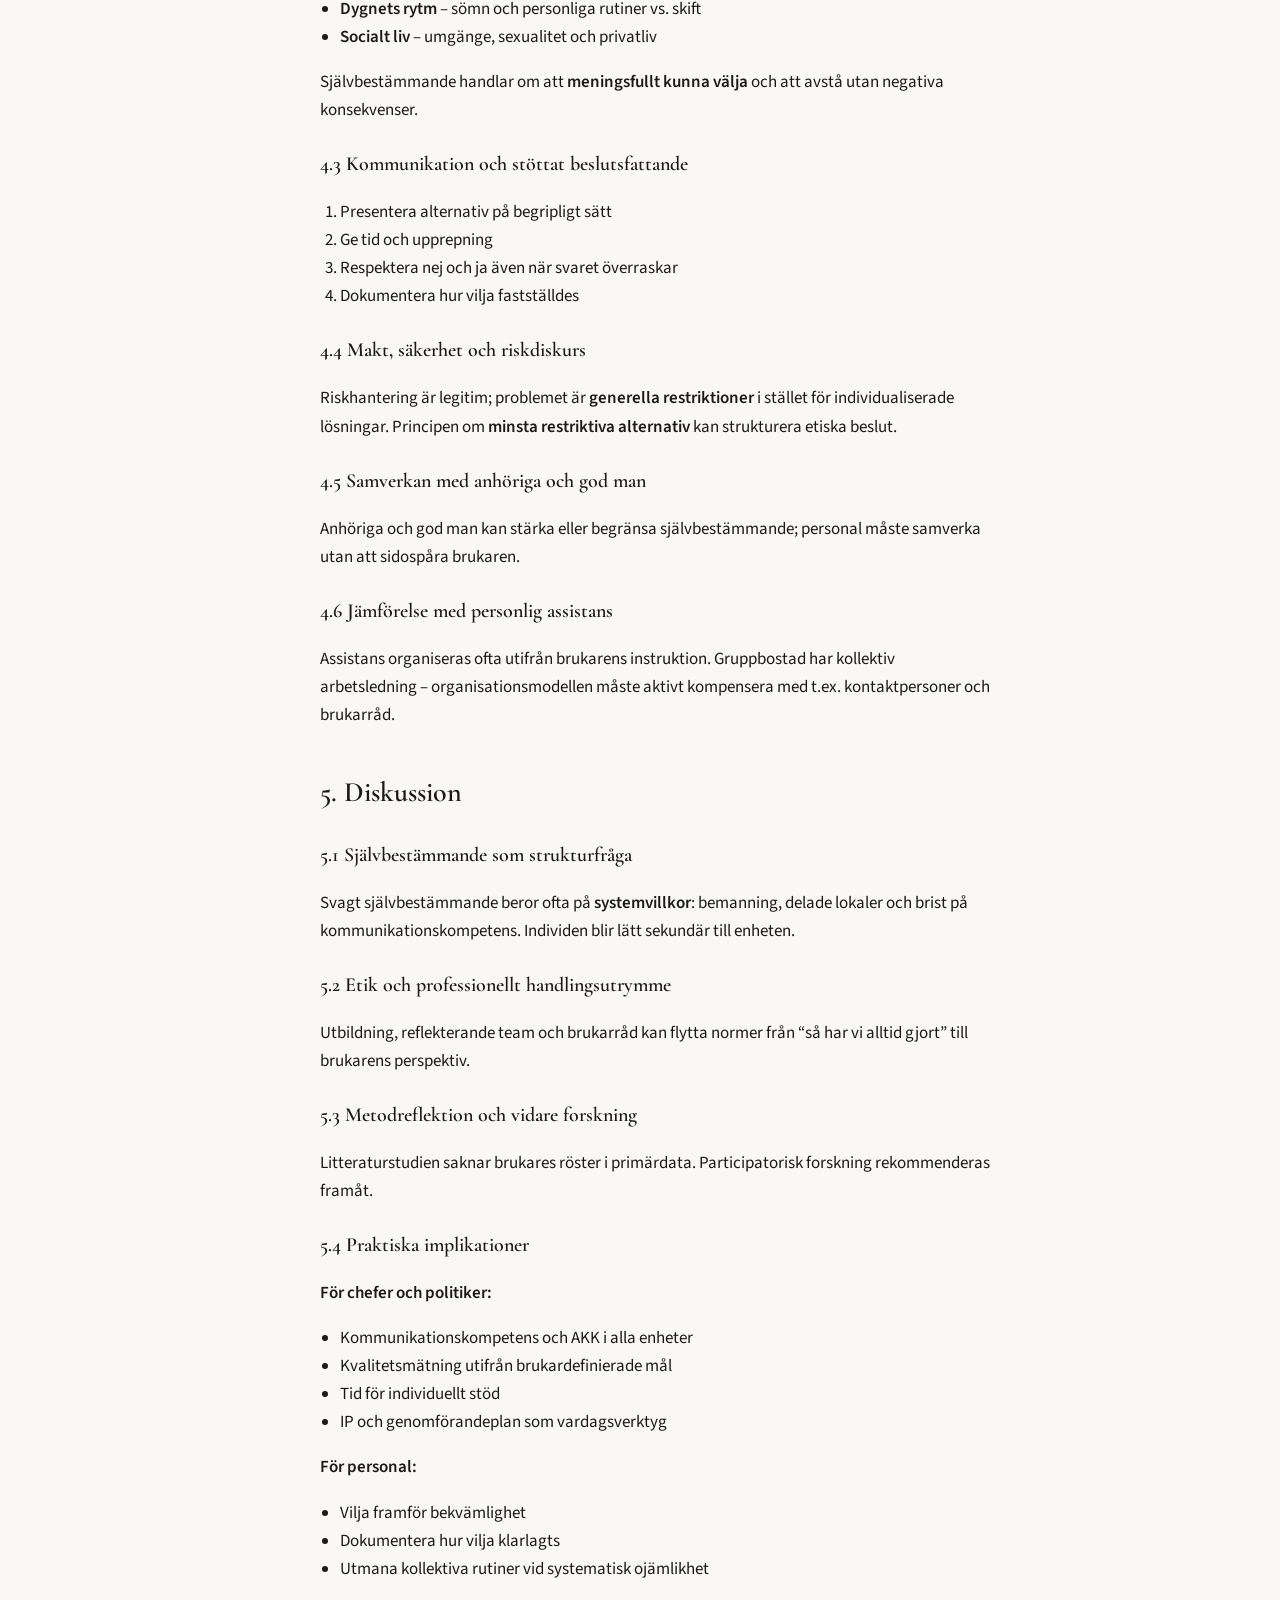
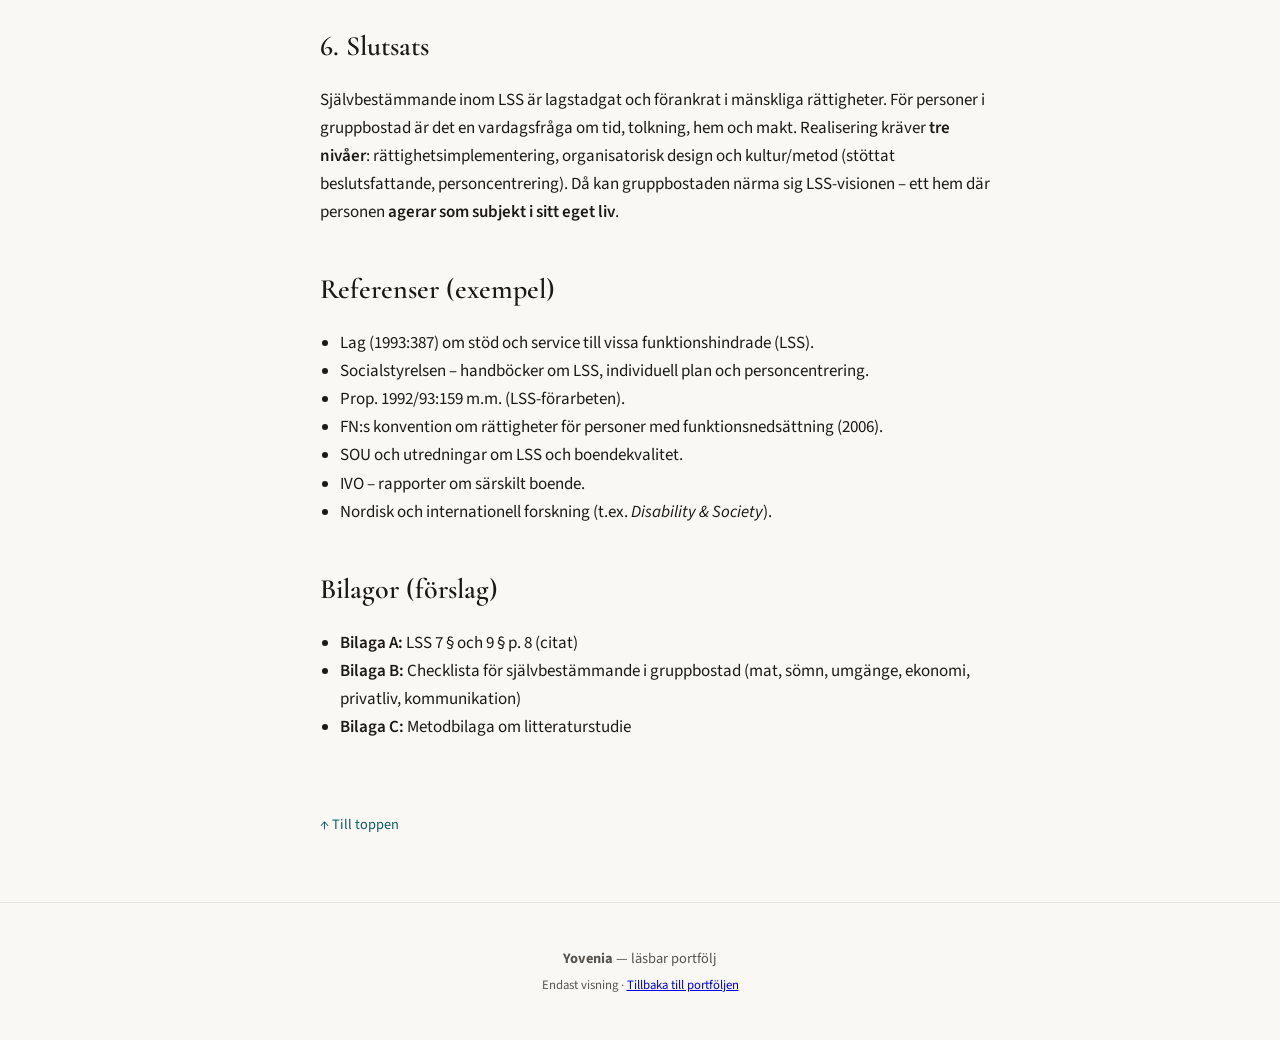
==== commit c8e0eaae: "Add print and PDF export for the examensarbete. Toolbar on the thesis page, links from the portfolio" ====
--- a/examensarbete.html
+++ b/examensarbete.html
@@ -21,6 +21,19 @@
     </div>
   </header>
 
+  <div class="wrap no-print" id="export-toolbar">
+    <div class="export-bar" role="toolbar" aria-label="Exportera dokument">
+      <p class="export-bar-label">Spara eller dela dokumentet</p>
+      <div class="export-bar-actions">
+        <button type="button" class="btn-export" id="btn-print">Skriv ut</button>
+        <button type="button" class="btn-export btn-export--primary" id="btn-pdf">
+          Ladda ner PDF
+        </button>
+      </div>
+      <p class="export-hint" id="export-status" hidden></p>
+    </div>
+  </div>
+
   <main class="wrap article-layout">
     <aside class="toc" aria-label="Innehållsförteckning">
       <h2>Innehåll</h2>
@@ -37,7 +50,7 @@
       </ol>
     </aside>
 
-    <article class="article">
+    <article class="article" id="document-export">
       <header class="article-header" id="top">
         <h1>Självbestämmande inom LSS</h1>
         <p class="article-meta">
@@ -394,5 +407,6 @@
       <p class="footer-note">Endast visning · <a href="index.html">Tillbaka till portföljen</a></p>
     </div>
   </footer>
+  <script src="js/export-document.js" defer></script>
 </body>
 </html>
--- a/css/style.css
+++ b/css/style.css
@@ -412,3 +412,135 @@
     position: static;
   }
 }
+
+/* Export toolbar */
+.export-bar {
+  margin: 1.25rem 0 0.5rem;
+  padding: 1rem 1.25rem;
+  background: var(--surface);
+  border: 1px solid var(--border);
+  border-radius: var(--radius);
+  box-shadow: var(--shadow);
+}
+
+.export-bar-label {
+  margin: 0 0 0.75rem;
+  font-size: 0.9rem;
+  font-weight: 600;
+  color: var(--text-muted);
+}
+
+.export-bar-actions {
+  display: flex;
+  flex-wrap: wrap;
+  gap: 0.65rem;
+}
+
+.btn-export {
+  display: inline-flex;
+  align-items: center;
+  justify-content: center;
+  padding: 0.55rem 1.15rem;
+  font-family: var(--sans);
+  font-size: 0.9rem;
+  font-weight: 600;
+  border-radius: 999px;
+  border: 2px solid var(--accent);
+  background: transparent;
+  color: var(--accent);
+  cursor: pointer;
+  text-decoration: none;
+  transition: background 0.15s ease, color 0.15s ease;
+}
+
+.btn-export:hover:not(:disabled) {
+  background: var(--accent-soft);
+}
+
+.btn-export:disabled {
+  opacity: 0.6;
+  cursor: wait;
+}
+
+.btn-export--primary {
+  background: var(--accent);
+  color: #fff;
+  border-color: var(--accent);
+}
+
+.btn-export--primary:hover:not(:disabled) {
+  background: #0a4d53;
+  color: #fff;
+}
+
+.btn-export--inline {
+  font-size: 0.95rem;
+  padding: 0.65rem 1.25rem;
+}
+
+.export-cta {
+  display: flex;
+  flex-wrap: wrap;
+  gap: 0.75rem;
+  justify-content: center;
+  margin-top: 1rem !important;
+}
+
+.export-hint,
+#export-status {
+  margin: 0.65rem 0 0;
+  font-size: 0.85rem;
+  color: var(--text-muted);
+}
+
+.export-status--error {
+  color: #b45309;
+}
+
+/* Print */
+@media print {
+  .no-print,
+  .site-header,
+  .site-footer,
+  .toc,
+  .back-top {
+    display: none !important;
+  }
+
+  body {
+    background: #fff;
+    font-size: 11pt;
+    line-height: 1.45;
+  }
+
+  .article-layout {
+    display: block;
+    padding: 0;
+  }
+
+  .article {
+    max-width: none;
+  }
+
+  .article h2 {
+    page-break-after: avoid;
+  }
+
+  .article h3 {
+    page-break-after: avoid;
+  }
+
+  table {
+    page-break-inside: avoid;
+  }
+
+  a[href^="http"]::after {
+    content: " (" attr(href) ")";
+    font-size: 0.85em;
+    color: #666;
+  }
+
+  a[href^="#"]::after {
+    content: "";
+  }
+}
